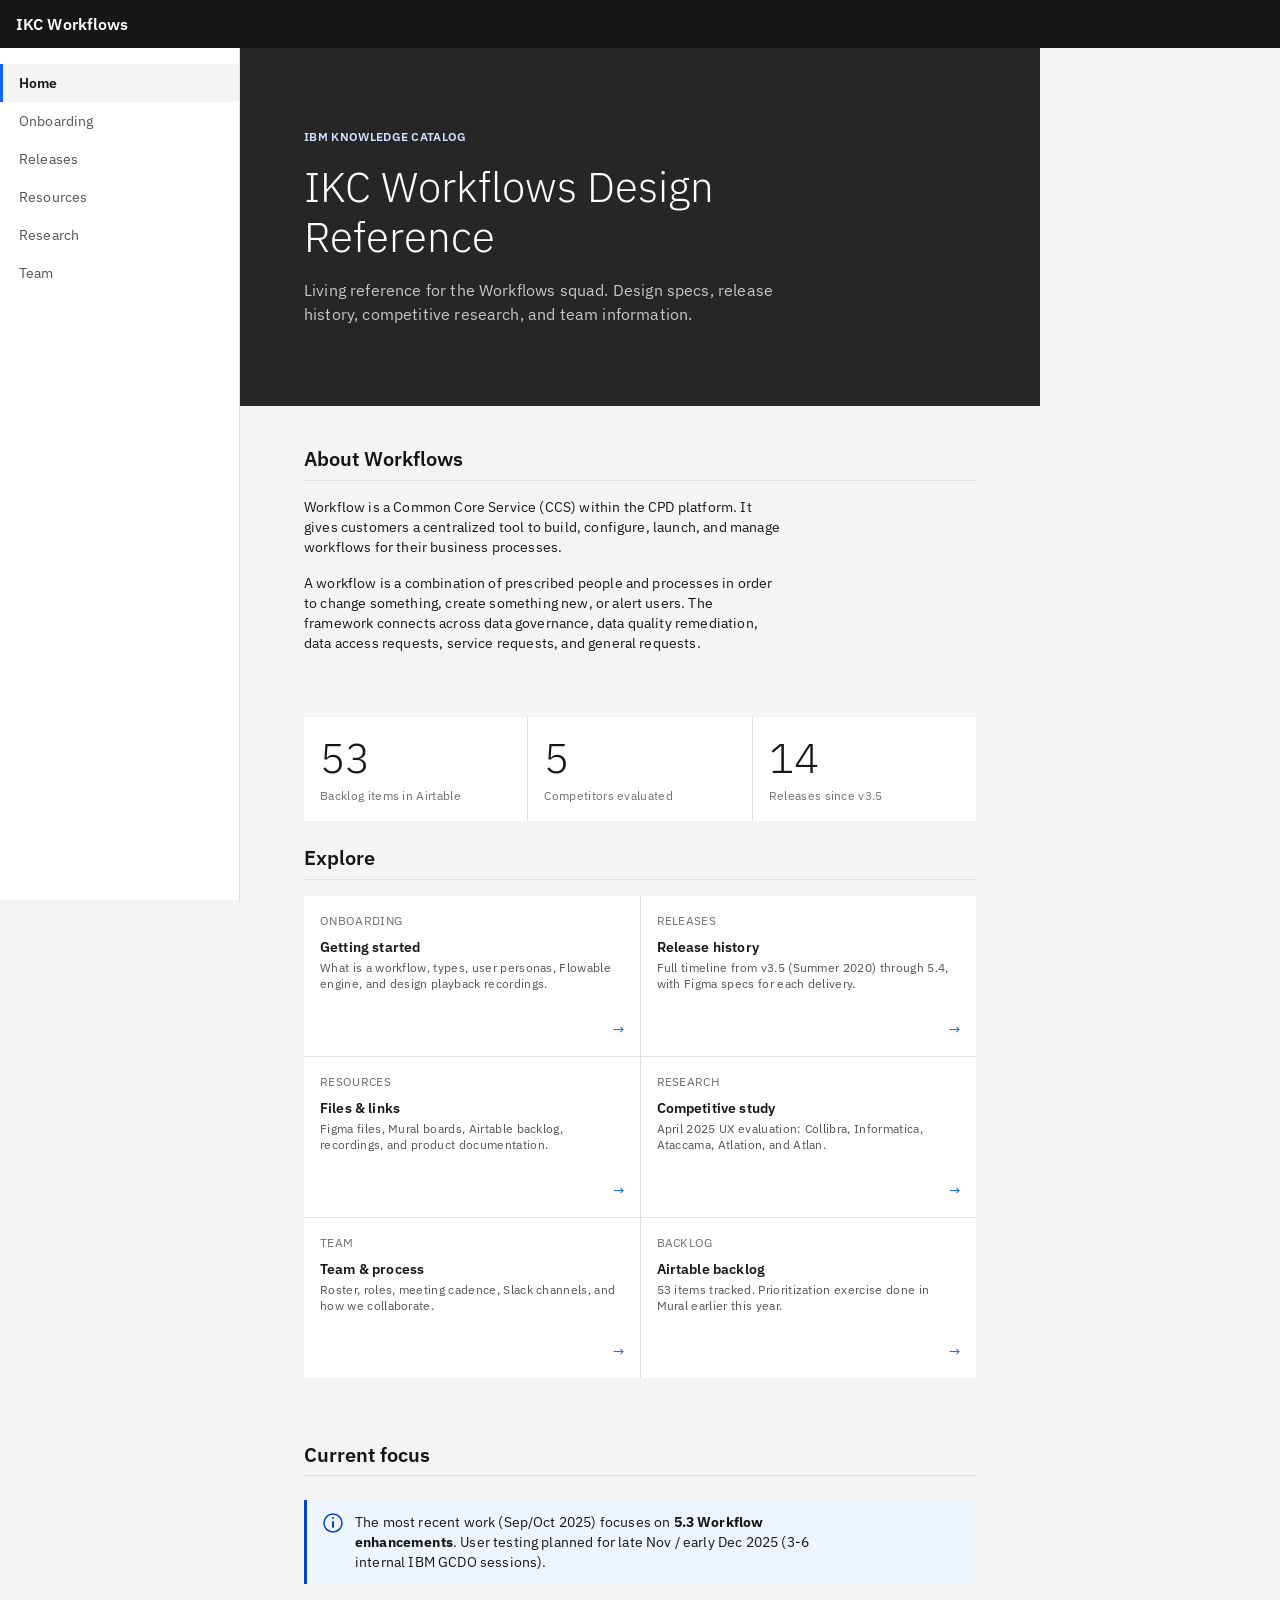
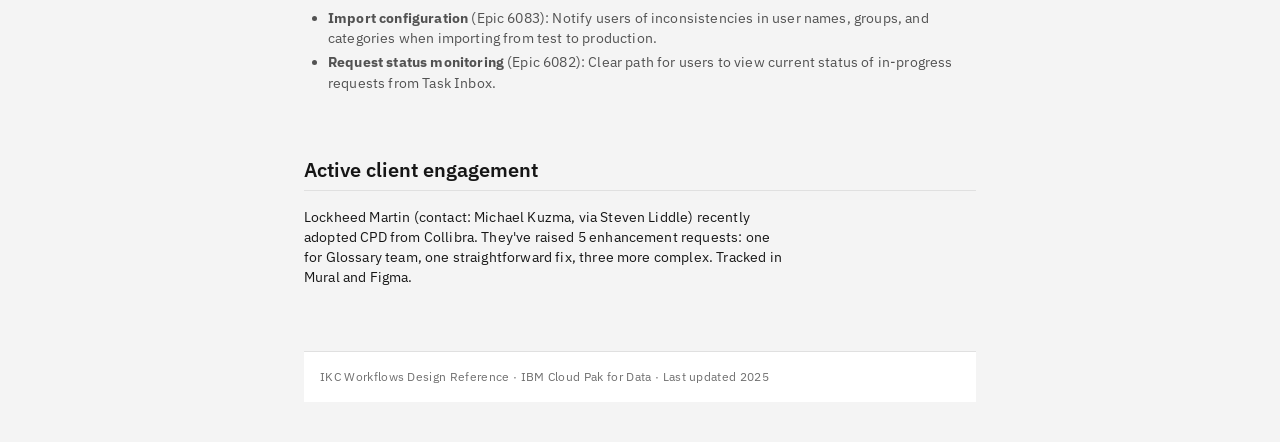
==== index.html @ 1f09ec60 "Initial commit — IKC Workflows design reference site" ====
<!DOCTYPE html>
<html lang="en">
<head>
  <meta charset="UTF-8">
  <meta name="viewport" content="width=device-width, initial-scale=1.0">
  <title>IKC Workflows Design Reference</title>
  <link rel="stylesheet" href="css/style.css">
  <link rel="preconnect" href="https://fonts.googleapis.com">
  <link href="https://fonts.googleapis.com/css2?family=IBM+Plex+Sans:wght@300;400;500;600&family=IBM+Plex+Mono:wght@400;600&display=swap" rel="stylesheet">
</head>
<body>

  <header class="shell-header">
    <a href="index.html" class="shell-header__name">IKC Workflows</a>
  </header>

  <nav class="mobile-nav">
    <a href="index.html" class="active">Home</a>
    <a href="onboarding.html">Onboarding</a>
    <a href="releases.html">Releases</a>
    <a href="resources.html">Resources</a>
    <a href="competitive.html">Research</a>
    <a href="team.html">Team</a>
  </nav>

  <div class="layout">
    <aside class="side-nav">
      <a href="index.html" class="side-nav__link active">Home</a>
      <a href="onboarding.html" class="side-nav__link">Onboarding</a>
      <a href="releases.html" class="side-nav__link">Releases</a>
      <a href="resources.html" class="side-nav__link">Resources</a>
      <a href="competitive.html" class="side-nav__link">Research</a>
      <a href="team.html" class="side-nav__link">Team</a>
    </aside>

    <main class="main-content">

      <!-- Hero -->
      <div class="hero">
        <span class="hero__label">IBM Knowledge Catalog</span>
        <h1>IKC Workflows Design Reference</h1>
        <p>Living reference for the Workflows squad. Design specs, release history, competitive research, and team information.</p>
      </div>

      <!-- What is Workflow -->
      <div class="section">
        <h2>About Workflows</h2>
        <p>Workflow is a Common Core Service (CCS) within the CPD platform. It gives customers a centralized tool to build, configure, launch, and manage workflows for their business processes.</p>
        <p>A workflow is a combination of prescribed people and processes in order to change something, create something new, or alert users. The framework connects across data governance, data quality remediation, data access requests, service requests, and general requests.</p>
      </div>

      <!-- Stats -->
      <div class="stats-row">
        <div class="stat">
          <div class="stat__number">53</div>
          <div class="stat__label">Backlog items in Airtable</div>
        </div>
        <div class="stat">
          <div class="stat__number">5</div>
          <div class="stat__label">Competitors evaluated</div>
        </div>
        <div class="stat">
          <div class="stat__number">14</div>
          <div class="stat__label">Releases since v3.5</div>
        </div>
      </div>

      <!-- Navigation tiles -->
      <div class="section">
        <h2>Explore</h2>
        <div class="tile-grid">
          <a href="onboarding.html" class="tile">
            <div>
              <div class="tile__label">Onboarding</div>
              <div class="tile__title">Getting started</div>
              <div class="tile__description">What is a workflow, types, user personas, Flowable engine, and design playback recordings.</div>
            </div>
            <div class="tile__arrow">&rarr;</div>
          </a>
          <a href="releases.html" class="tile">
            <div>
              <div class="tile__label">Releases</div>
              <div class="tile__title">Release history</div>
              <div class="tile__description">Full timeline from v3.5 (Summer 2020) through 5.4, with Figma specs for each delivery.</div>
            </div>
            <div class="tile__arrow">&rarr;</div>
          </a>
          <a href="resources.html" class="tile">
            <div>
              <div class="tile__label">Resources</div>
              <div class="tile__title">Files &amp; links</div>
              <div class="tile__description">Figma files, Mural boards, Airtable backlog, recordings, and product documentation.</div>
            </div>
            <div class="tile__arrow">&rarr;</div>
          </a>
          <a href="competitive.html" class="tile">
            <div>
              <div class="tile__label">Research</div>
              <div class="tile__title">Competitive study</div>
              <div class="tile__description">April 2025 UX evaluation: Collibra, Informatica, Ataccama, Atlation, and Atlan.</div>
            </div>
            <div class="tile__arrow">&rarr;</div>
          </a>
          <a href="team.html" class="tile">
            <div>
              <div class="tile__label">Team</div>
              <div class="tile__title">Team &amp; process</div>
              <div class="tile__description">Roster, roles, meeting cadence, Slack channels, and how we collaborate.</div>
            </div>
            <div class="tile__arrow">&rarr;</div>
          </a>
          <a href="#" class="tile">
            <div>
              <div class="tile__label">Backlog</div>
              <div class="tile__title">Airtable backlog</div>
              <div class="tile__description">53 items tracked. Prioritization exercise done in Mural earlier this year.</div>
            </div>
            <div class="tile__arrow">&rarr;</div>
          </a>
        </div>
      </div>

      <!-- Current focus -->
      <div class="section">
        <h2>Current focus</h2>
        <div class="notification">
          <svg class="notification__icon" viewBox="0 0 20 20" fill="var(--cds-support-info)"><circle cx="10" cy="5" r="1"/><rect x="9" y="8" width="2" height="7" rx="1"/><circle cx="10" cy="10" r="9" fill="none" stroke="var(--cds-support-info)" stroke-width="1.5"/></svg>
          <p>The most recent work (Sep/Oct 2025) focuses on <strong>5.3 Workflow enhancements</strong>. User testing planned for late Nov / early Dec 2025 (3-6 internal IBM GCDO sessions).</p>
        </div>
        <ul class="body-list">
          <li><strong>Import configuration</strong> (Epic 6083): Notify users of inconsistencies in user names, groups, and categories when importing from test to production.</li>
          <li><strong>Request status monitoring</strong> (Epic 6082): Clear path for users to view current status of in-progress requests from Task Inbox.</li>
        </ul>
      </div>

      <!-- Client engagement -->
      <div class="section">
        <h2>Active client engagement</h2>
        <p>Lockheed Martin (contact: Michael Kuzma, via Steven Liddle) recently adopted CPD from Collibra. They've raised 5 enhancement requests: one for Glossary team, one straightforward fix, three more complex. Tracked in Mural and Figma.</p>
      </div>

      <footer class="site-footer">
        IKC Workflows Design Reference &middot; IBM Cloud Pak for Data &middot; Last updated 2025
      </footer>

    </main>
  </div>

</body>
</html>
---- css/style.css ----
/* ========================================
   Workflows Design Reference
   Carbon Design System inspired (v11)
   Theme: Gray 10
   ======================================== */

/* --- Carbon v11 color tokens (Gray 10 / White theme) --- */
:root {
  /* Background */
  --cds-background: #ffffff;
  --cds-background-hover: #e8e8e8;
  --cds-layer-01: #f4f4f4;
  --cds-layer-02: #ffffff;
  --cds-layer-accent-01: #e0e0e0;

  /* Text */
  --cds-text-primary: #161616;
  --cds-text-secondary: #525252;
  --cds-text-placeholder: #a8a8a8;
  --cds-text-helper: #6f6f6f;
  --cds-text-on-color: #ffffff;
  --cds-text-inverse: #ffffff;

  /* Link */
  --cds-link-primary: #0f62fe;
  --cds-link-primary-hover: #0043ce;
  --cds-link-visited: #8a3ffc;

  /* Border */
  --cds-border-subtle-00: #e0e0e0;
  --cds-border-subtle-01: #c6c6c6;
  --cds-border-strong-01: #8d8d8d;

  /* Interactive */
  --cds-interactive: #0f62fe;
  --cds-focus: #0f62fe;
  --cds-highlight: #d0e2ff;

  /* Support */
  --cds-support-info: #0043ce;
  --cds-support-success: #198038;
  --cds-support-warning: #f1c21b;

  /* Tag */
  --cds-tag-background-blue: #d0e2ff;
  --cds-tag-color-blue: #0043ce;
  --cds-tag-background-gray: #e0e0e0;
  --cds-tag-color-gray: #393939;
  --cds-tag-background-teal: #9ef0f0;
  --cds-tag-color-teal: #004144;
  --cds-tag-background-purple: #e8daff;
  --cds-tag-color-purple: #491d8b;
  --cds-tag-background-green: #a7f0ba;
  --cds-tag-color-green: #044317;

  /* Blue scale */
  --cds-blue-10: #edf5ff;
  --cds-blue-20: #d0e2ff;
  --cds-blue-60: #0f62fe;
  --cds-blue-70: #0043ce;
  --cds-blue-80: #002d9c;
  --cds-blue-90: #001d6c;
  --cds-blue-100: #001141;

  /* Gray scale */
  --cds-gray-10: #f4f4f4;
  --cds-gray-20: #e0e0e0;
  --cds-gray-30: #c6c6c6;
  --cds-gray-50: #8d8d8d;
  --cds-gray-60: #6f6f6f;
  --cds-gray-70: #525252;
  --cds-gray-80: #393939;
  --cds-gray-90: #262626;
  --cds-gray-100: #161616;

  /* Spacing tokens (Carbon 2x grid: base = 8px) */
  --cds-spacing-02: 4px;
  --cds-spacing-03: 8px;
  --cds-spacing-04: 12px;
  --cds-spacing-05: 16px;
  --cds-spacing-06: 24px;
  --cds-spacing-07: 32px;
  --cds-spacing-08: 40px;
  --cds-spacing-09: 48px;
  --cds-spacing-10: 64px;
  --cds-spacing-11: 80px;
  --cds-spacing-12: 96px;

  /* Layout */
  --max-width: 1056px;
  --sidebar-width: 240px;
}

/* === Reset === */
*, *::before, *::after {
  box-sizing: border-box;
  margin: 0;
  padding: 0;
}

/* === Base === */
html {
  font-size: 16px;
  -webkit-font-smoothing: antialiased;
  -moz-osx-font-smoothing: grayscale;
}

body {
  font-family: 'IBM Plex Sans', 'Helvetica Neue', Arial, sans-serif;
  color: var(--cds-text-primary);
  background: var(--cds-layer-01);
  line-height: 1.5;
  min-height: 100vh;
}

/* === Typography (Carbon productive tokens) === */
/* heading-07 */
.heading-07 {
  font-size: 2.625rem;
  line-height: 1.19;
  font-weight: 300;
  letter-spacing: 0;
}

/* heading-05 */
h1, .heading-05 {
  font-size: 2rem;
  line-height: 1.25;
  font-weight: 400;
  letter-spacing: 0;
}

/* heading-04 */
h2, .heading-04 {
  font-size: 1.75rem;
  line-height: 1.29;
  font-weight: 400;
  letter-spacing: 0;
}

/* heading-03 */
h3, .heading-03 {
  font-size: 1.25rem;
  line-height: 1.4;
  font-weight: 400;
  letter-spacing: 0;
}

/* heading-02 */
h4, .heading-02 {
  font-size: 0.875rem;
  line-height: 1.29;
  font-weight: 600;
  letter-spacing: 0.16px;
}

/* body-long-01 */
p, .body-01 {
  font-size: 0.875rem;
  line-height: 1.43;
  letter-spacing: 0.16px;
}

/* body-long-02 */
.body-02 {
  font-size: 1rem;
  line-height: 1.5;
  letter-spacing: 0;
}

/* label-01 */
.label-01 {
  font-size: 0.75rem;
  line-height: 1.34;
  font-weight: 400;
  letter-spacing: 0.32px;
}

/* helper-text-01 */
.helper-01 {
  font-size: 0.75rem;
  line-height: 1.34;
  font-weight: 400;
  letter-spacing: 0.32px;
  color: var(--cds-text-helper);
}

/* code-01 */
code, .code-01 {
  font-family: 'IBM Plex Mono', 'Menlo', monospace;
  font-size: 0.75rem;
  line-height: 1.34;
  letter-spacing: 0.32px;
}

a {
  color: var(--cds-link-primary);
  text-decoration: none;
}

a:hover {
  color: var(--cds-link-primary-hover);
  text-decoration: underline;
}

a:visited {
  color: var(--cds-link-primary);
}

.shell-header__name:visited {
  color: var(--cds-text-inverse);
}

/* === Top header bar (Carbon UI shell) === */
.shell-header {
  position: sticky;
  top: 0;
  z-index: 100;
  background: var(--cds-gray-100);
  height: 48px;
  display: flex;
  align-items: center;
  padding: 0 var(--cds-spacing-05);
  border-bottom: none;
}

.shell-header__name {
  font-size: 1rem;
  font-weight: 600;
  color: var(--cds-text-inverse);
  text-decoration: none;
  letter-spacing: 0.1px;
  display: flex;
  align-items: center;
  height: 100%;
  padding: 0 var(--cds-spacing-05) 0 0;
}

.shell-header__name:hover {
  text-decoration: none;
  color: var(--cds-gray-30);
}

/* === Layout: sidebar + main === */
.layout {
  display: flex;
  min-height: calc(100vh - 48px);
}

/* === Sidebar nav (Carbon side-nav style) === */
.side-nav {
  width: var(--sidebar-width);
  background: var(--cds-background);
  border-right: 1px solid var(--cds-border-subtle-00);
  padding: var(--cds-spacing-05) 0;
  flex-shrink: 0;
  position: sticky;
  top: 48px;
  height: calc(100vh - 48px);
  overflow-y: auto;
}

.side-nav__link {
  display: block;
  font-size: 0.875rem;
  line-height: 1.29;
  letter-spacing: 0.16px;
  color: var(--cds-text-secondary);
  text-decoration: none;
  padding: 10px 16px;
  border-left: 3px solid transparent;
  transition: background 0.11s, border-color 0.11s;
}

.side-nav__link:hover {
  background: var(--cds-layer-01);
  color: var(--cds-text-primary);
  text-decoration: none;
}

.side-nav__link.active {
  background: var(--cds-layer-01);
  color: var(--cds-text-primary);
  font-weight: 600;
  border-left-color: var(--cds-interactive);
}

/* === In-page table of contents === */
.page-toc {
  display: flex;
  flex-wrap: wrap;
  gap: var(--cds-spacing-03) var(--cds-spacing-06);
  margin-bottom: var(--cds-spacing-08);
  padding-bottom: var(--cds-spacing-05);
  border-bottom: 1px solid var(--cds-border-subtle-00);
}

.page-toc a {
  font-size: 0.875rem;
  color: var(--cds-link-primary);
  text-decoration: none;
  white-space: nowrap;
}

.page-toc a:hover {
  text-decoration: underline;
  color: var(--cds-link-primary-hover);
}

/* === Main content === */
.main-content {
  flex: 1;
  min-width: 0;
  max-width: 800px;
  padding: var(--cds-spacing-08) var(--cds-spacing-10);
}

/* === Page header === */
.page-header {
  margin-bottom: var(--cds-spacing-08);
}

.page-header h1 {
  margin-bottom: var(--cds-spacing-03);
}

.page-header p {
  color: var(--cds-text-secondary);
  font-size: 1rem;
  max-width: 60ch;
}

/* === Breadcrumb (Carbon breadcrumb pattern) === */
.breadcrumb {
  display: flex;
  align-items: center;
  flex-wrap: wrap;
  gap: 0;
  margin-bottom: var(--cds-spacing-04);
  font-size: 0.875rem;
  line-height: 1.29;
  letter-spacing: 0.16px;
}

.breadcrumb__item {
  display: flex;
  align-items: center;
  color: var(--cds-text-secondary);
}

.breadcrumb__item a {
  color: var(--cds-link-primary);
  text-decoration: none;
}

.breadcrumb__item a:hover {
  color: var(--cds-link-primary-hover);
  text-decoration: underline;
}

.breadcrumb__item a:visited {
  color: var(--cds-link-primary);
}

/* Separator chevron between items */
.breadcrumb__item + .breadcrumb__item::before {
  content: '';
  display: inline-block;
  width: 16px;
  height: 16px;
  margin: 0 var(--cds-spacing-02);
  background-color: var(--cds-text-secondary);
  flex-shrink: 0;
  /* Carbon chevron-right 16px as inline mask */
  -webkit-mask-image: url("data:image/svg+xml,%3Csvg xmlns='http://www.w3.org/2000/svg' viewBox='0 0 16 16'%3E%3Cpath d='M11 8L6 3 5.3 3.7 9.6 8 5.3 12.3 6 13z'/%3E%3C/svg%3E");
  mask-image: url("data:image/svg+xml,%3Csvg xmlns='http://www.w3.org/2000/svg' viewBox='0 0 16 16'%3E%3Cpath d='M11 8L6 3 5.3 3.7 9.6 8 5.3 12.3 6 13z'/%3E%3C/svg%3E");
  -webkit-mask-repeat: no-repeat;
  mask-repeat: no-repeat;
  -webkit-mask-position: center;
  mask-position: center;
  -webkit-mask-size: contain;
  mask-size: contain;
}

/* Current page item — not a link */
.breadcrumb__item--current {
  color: var(--cds-text-primary);
  font-weight: 400;
  cursor: default;
}

/* === Hero banner (home page) === */
.hero {
  background: var(--cds-gray-90);
  color: var(--cds-text-inverse);
  padding: var(--cds-spacing-11) var(--cds-spacing-10);
  margin: calc(-1 * var(--cds-spacing-08)) calc(-1 * var(--cds-spacing-10)) var(--cds-spacing-08);
}

.hero h1 {
  font-size: 2.625rem;
  font-weight: 300;
  line-height: 1.19;
  margin-bottom: var(--cds-spacing-05);
  max-width: 560px;
}

.hero p {
  font-size: 1rem;
  line-height: 1.5;
  color: var(--cds-gray-30);
  max-width: 520px;
  margin-bottom: 0;
}

.hero__label {
  font-size: 0.75rem;
  font-weight: 600;
  letter-spacing: 0.32px;
  text-transform: uppercase;
  color: var(--cds-blue-20);
  margin-bottom: var(--cds-spacing-05);
  display: block;
}

/* === Section dividers === */
.section {
  margin-bottom: var(--cds-spacing-10);
}

.section h2 {
  margin-bottom: var(--cds-spacing-05);
  padding-bottom: var(--cds-spacing-03);
  border-bottom: 1px solid var(--cds-border-subtle-00);
  font-size: 1.25rem;
  font-weight: 600;
}

.section h3 {
  margin-top: var(--cds-spacing-07);
  margin-bottom: var(--cds-spacing-03);
  font-size: 1rem;
  font-weight: 600;
}

.section p {
  margin-bottom: var(--cds-spacing-05);
  max-width: 60ch;
}

/* === Tiles (Carbon clickable tile) === */
.tile-grid {
  display: grid;
  grid-template-columns: repeat(auto-fill, minmax(240px, 1fr));
  gap: 1px;
  background: var(--cds-border-subtle-00);
  margin-top: var(--cds-spacing-05);
}

.tile {
  background: var(--cds-background);
  padding: var(--cds-spacing-05);
  min-height: 160px;
  display: flex;
  flex-direction: column;
  justify-content: space-between;
  transition: background 0.11s;
  text-decoration: none;
  color: var(--cds-text-primary);
  cursor: pointer;
}

.tile:hover {
  background: var(--cds-background-hover);
  text-decoration: none;
}

.tile__label {
  font-size: 0.75rem;
  font-weight: 400;
  letter-spacing: 0.32px;
  color: var(--cds-text-helper);
  text-transform: uppercase;
  margin-bottom: var(--cds-spacing-03);
}

.tile__title {
  font-size: 0.875rem;
  font-weight: 600;
  line-height: 1.29;
  letter-spacing: 0.16px;
  margin-bottom: var(--cds-spacing-02);
}

.tile__description {
  font-size: 0.75rem;
  line-height: 1.34;
  letter-spacing: 0.32px;
  color: var(--cds-text-secondary);
  flex-grow: 1;
}

.tile__arrow {
  color: var(--cds-link-primary);
  font-size: 0.875rem;
  align-self: flex-end;
  margin-top: var(--cds-spacing-05);
}

/* === Structured list (Carbon) === */
.structured-list {
  width: 100%;
  border-collapse: collapse;
  margin-top: var(--cds-spacing-05);
}

.structured-list thead th {
  font-size: 0.75rem;
  font-weight: 600;
  letter-spacing: 0.32px;
  text-transform: uppercase;
  color: var(--cds-text-secondary);
  text-align: left;
  padding: var(--cds-spacing-03) var(--cds-spacing-05);
  border-bottom: 1px solid var(--cds-border-subtle-01);
  background: var(--cds-layer-01);
}

.structured-list tbody td {
  font-size: 0.875rem;
  line-height: 1.43;
  letter-spacing: 0.16px;
  padding: var(--cds-spacing-04) var(--cds-spacing-05);
  border-bottom: 1px solid var(--cds-border-subtle-00);
  vertical-align: top;
}

.structured-list tbody tr:hover {
  background: var(--cds-layer-01);
}

/* === Tags (Carbon) === */
.tag {
  display: inline-block;
  font-size: 0.75rem;
  font-weight: 400;
  letter-spacing: 0.32px;
  padding: 2px 8px;
  border-radius: 24px;
  margin-right: var(--cds-spacing-02);
  white-space: nowrap;
}

.tag--blue {
  background: var(--cds-tag-background-blue);
  color: var(--cds-tag-color-blue);
}

.tag--gray {
  background: var(--cds-tag-background-gray);
  color: var(--cds-tag-color-gray);
}

.tag--teal {
  background: var(--cds-tag-background-teal);
  color: var(--cds-tag-color-teal);
}

.tag--purple {
  background: var(--cds-tag-background-purple);
  color: var(--cds-tag-color-purple);
}

.tag--green {
  background: var(--cds-tag-background-green);
  color: var(--cds-tag-color-green);
}

/* === Notification (Carbon inline) === */
.notification {
  display: flex;
  align-items: flex-start;
  gap: var(--cds-spacing-04);
  padding: var(--cds-spacing-04) var(--cds-spacing-05);
  margin: var(--cds-spacing-06) 0;
  border-left: 3px solid var(--cds-support-info);
  background: var(--cds-blue-10);
}

.notification p {
  font-size: 0.875rem;
  margin-bottom: 0;
}

.notification__icon {
  flex-shrink: 0;
  width: 20px;
  height: 20px;
  margin-top: 1px;
}

/* === Content list items (links, resources) === */
.content-row {
  display: flex;
  align-items: baseline;
  gap: var(--cds-spacing-05);
  padding: var(--cds-spacing-04) 0;
  border-bottom: 1px solid var(--cds-border-subtle-00);
  font-size: 0.875rem;
}

.content-row:last-child {
  border-bottom: none;
}

.content-row__label {
  font-weight: 500;
  min-width: 220px;
  flex-shrink: 0;
}

.content-row__value {
  color: var(--cds-text-secondary);
}

/* === Team roster === */
.roster-row {
  display: flex;
  align-items: baseline;
  justify-content: space-between;
  padding: var(--cds-spacing-04) 0;
  border-bottom: 1px solid var(--cds-border-subtle-00);
  flex-wrap: wrap;
  gap: var(--cds-spacing-03);
}

.roster-row:last-child {
  border-bottom: none;
}

.roster-name {
  font-size: 0.875rem;
  font-weight: 600;
  letter-spacing: 0.16px;
}

.roster-role {
  font-size: 0.875rem;
  color: var(--cds-text-secondary);
  font-weight: 400;
}

.roster-location {
  font-size: 0.75rem;
  letter-spacing: 0.32px;
  color: var(--cds-text-helper);
}

/* === Meeting card === */
.meeting-card {
  padding: var(--cds-spacing-05);
  background: var(--cds-background);
  border: 1px solid var(--cds-border-subtle-00);
  margin-bottom: var(--cds-spacing-03);
}

.meeting-card__name {
  font-size: 0.875rem;
  font-weight: 600;
}

.meeting-card__cadence {
  font-size: 0.75rem;
  color: var(--cds-text-helper);
  letter-spacing: 0.32px;
  margin-top: 2px;
}

.meeting-card__detail {
  font-size: 0.8125rem;
  color: var(--cds-text-secondary);
  margin-top: var(--cds-spacing-02);
}

/* === Release timeline === */
.release {
  padding: var(--cds-spacing-06) 0;
  border-bottom: 1px solid var(--cds-border-subtle-00);
}

.release:last-child {
  border-bottom: none;
}

.release__header {
  display: flex;
  align-items: baseline;
  gap: var(--cds-spacing-04);
  margin-bottom: var(--cds-spacing-03);
}

.release__version {
  font-family: 'IBM Plex Mono', monospace;
  font-size: 1.125rem;
  font-weight: 600;
}

.release__date {
  font-size: 0.75rem;
  letter-spacing: 0.32px;
  color: var(--cds-text-helper);
}

.release ul {
  padding-left: var(--cds-spacing-06);
  margin-top: var(--cds-spacing-03);
}

.release li {
  font-size: 0.875rem;
  line-height: 1.43;
  letter-spacing: 0.16px;
  color: var(--cds-text-secondary);
  margin-bottom: var(--cds-spacing-02);
}

.release__links {
  margin-top: var(--cds-spacing-04);
  display: flex;
  gap: var(--cds-spacing-05);
  font-size: 0.875rem;
}

/* === User persona cards === */
.persona-grid {
  display: grid;
  grid-template-columns: repeat(auto-fill, minmax(200px, 1fr));
  gap: 1px;
  background: var(--cds-border-subtle-00);
  margin-top: var(--cds-spacing-05);
}

.persona-card {
  background: var(--cds-background);
  padding: var(--cds-spacing-05);
}

.persona-card h4 {
  margin-bottom: var(--cds-spacing-02);
}

.persona-card p {
  font-size: 0.8125rem;
  color: var(--cds-text-secondary);
  margin-bottom: var(--cds-spacing-03);
  max-width: none;
}

.persona-card .persona-roles {
  font-size: 0.75rem;
  color: var(--cds-text-helper);
  letter-spacing: 0.32px;
  font-style: italic;
}

/* === Comparison boxes === */
.comparison {
  display: grid;
  grid-template-columns: 1fr 1fr;
  gap: 1px;
  background: var(--cds-border-subtle-00);
  margin-top: var(--cds-spacing-05);
}

.comparison__box {
  background: var(--cds-background);
  padding: var(--cds-spacing-05);
}

.comparison__box h4 {
  margin-bottom: var(--cds-spacing-03);
}

.comparison__box ul {
  padding-left: var(--cds-spacing-06);
}

.comparison__box li {
  font-size: 0.8125rem;
  color: var(--cds-text-secondary);
  margin-bottom: var(--cds-spacing-02);
  line-height: 1.43;
}

/* === Stats row (home page) === */
.stats-row {
  display: flex;
  gap: 1px;
  background: var(--cds-border-subtle-00);
  margin: var(--cds-spacing-06) 0;
}

.stat {
  background: var(--cds-background);
  padding: var(--cds-spacing-05);
  flex: 1;
}

.stat__number {
  font-size: 2.625rem;
  font-weight: 300;
  line-height: 1.19;
  color: var(--cds-text-primary);
}

.stat__label {
  font-size: 0.75rem;
  letter-spacing: 0.32px;
  color: var(--cds-text-helper);
  margin-top: var(--cds-spacing-02);
}

/* === Footer === */
.site-footer {
  border-top: 1px solid var(--cds-border-subtle-00);
  padding: var(--cds-spacing-05) var(--cds-spacing-05);
  font-size: 0.75rem;
  letter-spacing: 0.32px;
  color: var(--cds-text-helper);
  background: var(--cds-background);
  margin-top: auto;
}

/* === Utility === */
.mt-07 { margin-top: var(--cds-spacing-07); }
.mb-05 { margin-bottom: var(--cds-spacing-05); }
.mb-07 { margin-bottom: var(--cds-spacing-07); }

ul.body-list {
  padding-left: var(--cds-spacing-06);
  margin-bottom: var(--cds-spacing-05);
}

ul.body-list li {
  font-size: 0.875rem;
  line-height: 1.43;
  letter-spacing: 0.16px;
  color: var(--cds-text-secondary);
  margin-bottom: var(--cds-spacing-02);
}

/* === Responsive === */
@media (max-width: 768px) {
  .side-nav {
    display: none;
  }
  
  .main-content {
    padding: var(--cds-spacing-06) var(--cds-spacing-05);
  }
  
  .hero {
    padding: var(--cds-spacing-08) var(--cds-spacing-05);
    margin: calc(-1 * var(--cds-spacing-06)) calc(-1 * var(--cds-spacing-05)) var(--cds-spacing-06);
  }
  
  .hero h1 {
    font-size: 1.75rem;
  }
  
  .tile-grid {
    grid-template-columns: 1fr;
  }
  
  .comparison {
    grid-template-columns: 1fr;
  }
  
  .content-row {
    flex-direction: column;
    gap: 2px;
  }
  
  .content-row__label {
    min-width: unset;
  }
  
  .roster-row {
    flex-direction: column;
    gap: 2px;
  }
  
  .stats-row {
    flex-direction: column;
  }

  /* Show mobile nav */
  .mobile-nav {
    display: flex;
    overflow-x: auto;
    gap: 0;
    background: var(--cds-background);
    border-bottom: 1px solid var(--cds-border-subtle-00);
    padding: 0 var(--cds-spacing-05);
  }
  
  .mobile-nav a {
    font-size: 0.8125rem;
    padding: var(--cds-spacing-04) var(--cds-spacing-05);
    white-space: nowrap;
    color: var(--cds-text-secondary);
    text-decoration: none;
    border-bottom: 2px solid transparent;
  }
  
  .mobile-nav a.active {
    color: var(--cds-text-primary);
    border-bottom-color: var(--cds-interactive);
  }
}

@media (min-width: 769px) {
  .mobile-nav {
    display: none;
  }
}
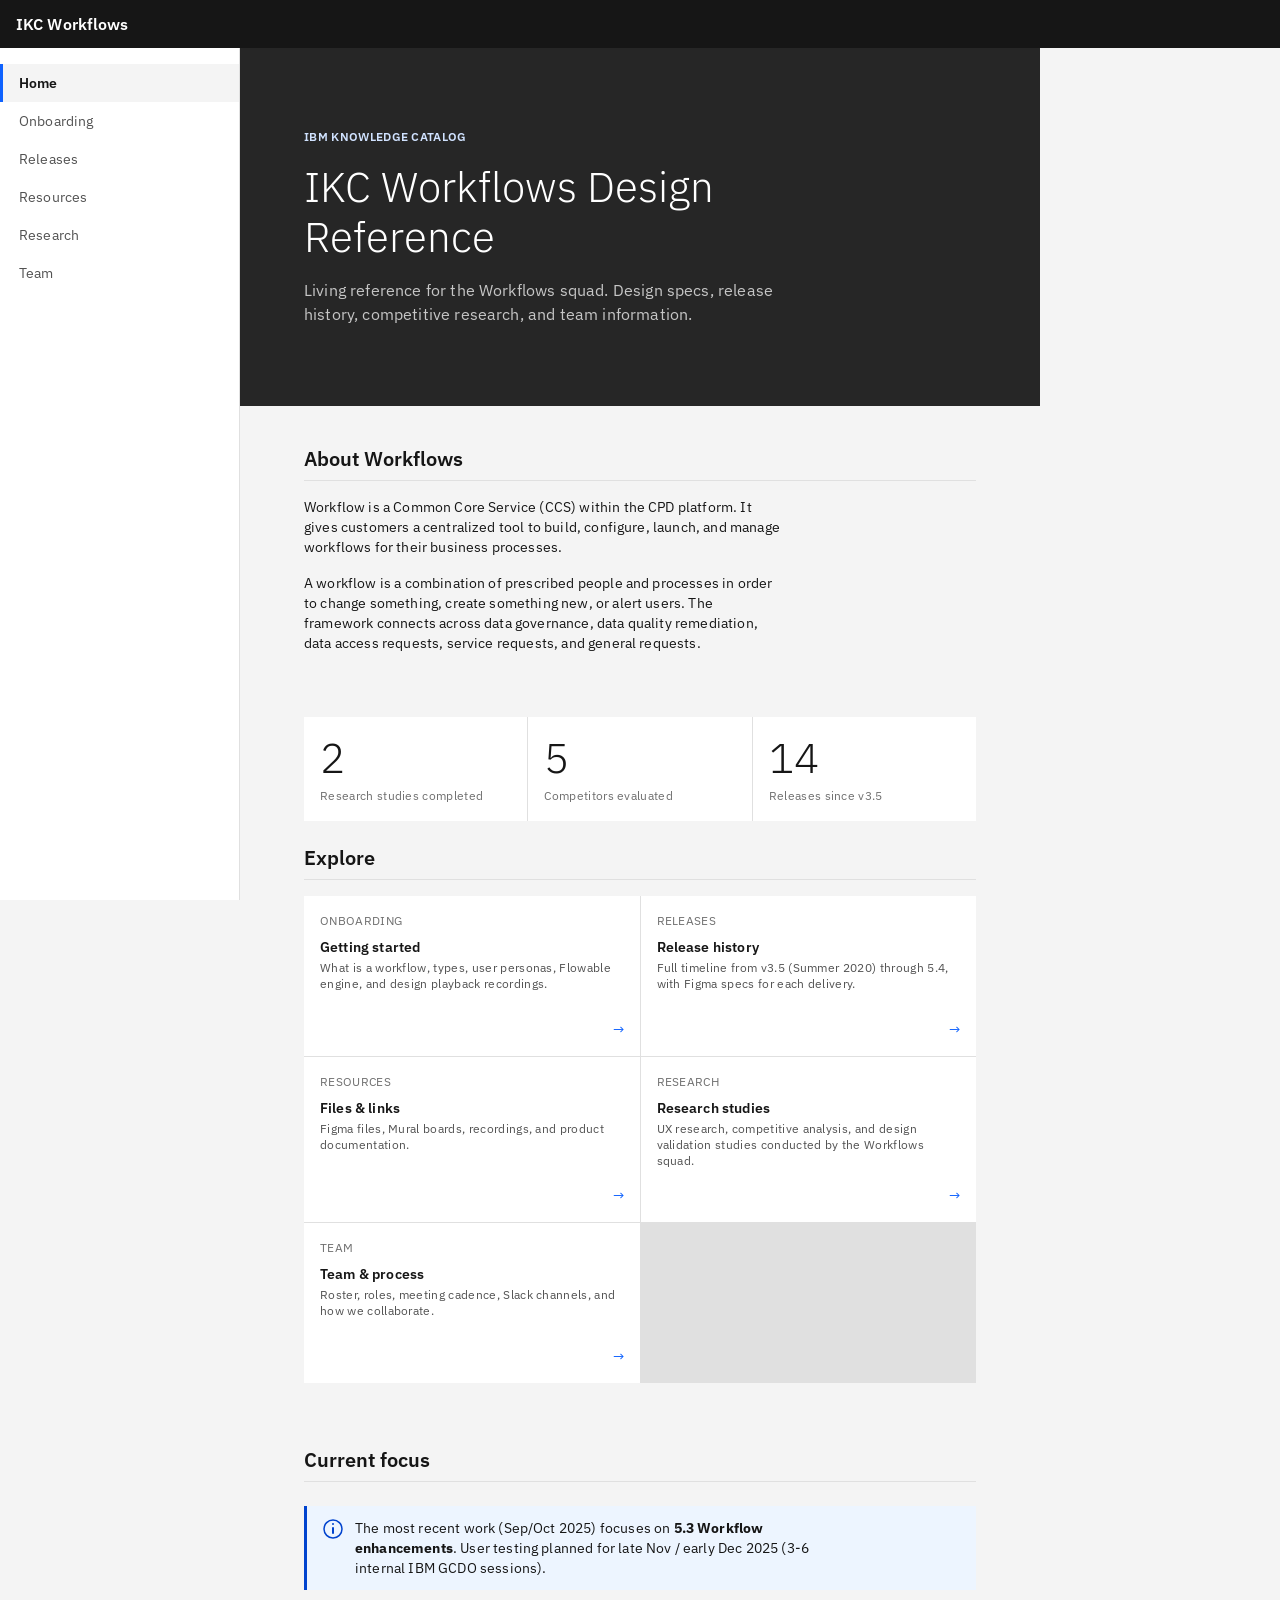
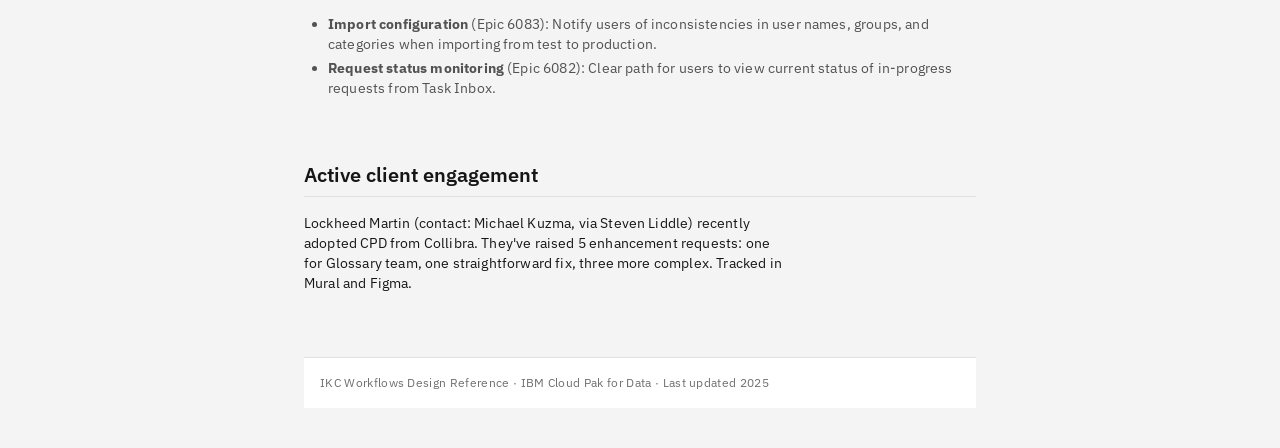
==== commit ce362d7b: "Home: remove Airtable tile and stat, update Research tile to be generic" ====
--- a/index.html
+++ b/index.html
@@ -52,8 +52,8 @@
       <!-- Stats -->
       <div class="stats-row">
         <div class="stat">
-          <div class="stat__number">53</div>
-          <div class="stat__label">Backlog items in Airtable</div>
+          <div class="stat__number">2</div>
+          <div class="stat__label">Research studies completed</div>
         </div>
         <div class="stat">
           <div class="stat__number">5</div>
@@ -89,15 +89,15 @@
             <div>
               <div class="tile__label">Resources</div>
               <div class="tile__title">Files &amp; links</div>
-              <div class="tile__description">Figma files, Mural boards, Airtable backlog, recordings, and product documentation.</div>
+              <div class="tile__description">Figma files, Mural boards, recordings, and product documentation.</div>
             </div>
             <div class="tile__arrow">&rarr;</div>
           </a>
           <a href="competitive.html" class="tile">
             <div>
               <div class="tile__label">Research</div>
-              <div class="tile__title">Competitive study</div>
-              <div class="tile__description">April 2025 UX evaluation: Collibra, Informatica, Ataccama, Atlation, and Atlan.</div>
+              <div class="tile__title">Research studies</div>
+              <div class="tile__description">UX research, competitive analysis, and design validation studies conducted by the Workflows squad.</div>
             </div>
             <div class="tile__arrow">&rarr;</div>
           </a>
@@ -106,14 +106,6 @@
               <div class="tile__label">Team</div>
               <div class="tile__title">Team &amp; process</div>
               <div class="tile__description">Roster, roles, meeting cadence, Slack channels, and how we collaborate.</div>
-            </div>
-            <div class="tile__arrow">&rarr;</div>
-          </a>
-          <a href="#" class="tile">
-            <div>
-              <div class="tile__label">Backlog</div>
-              <div class="tile__title">Airtable backlog</div>
-              <div class="tile__description">53 items tracked. Prioritization exercise done in Mural earlier this year.</div>
             </div>
             <div class="tile__arrow">&rarr;</div>
           </a>
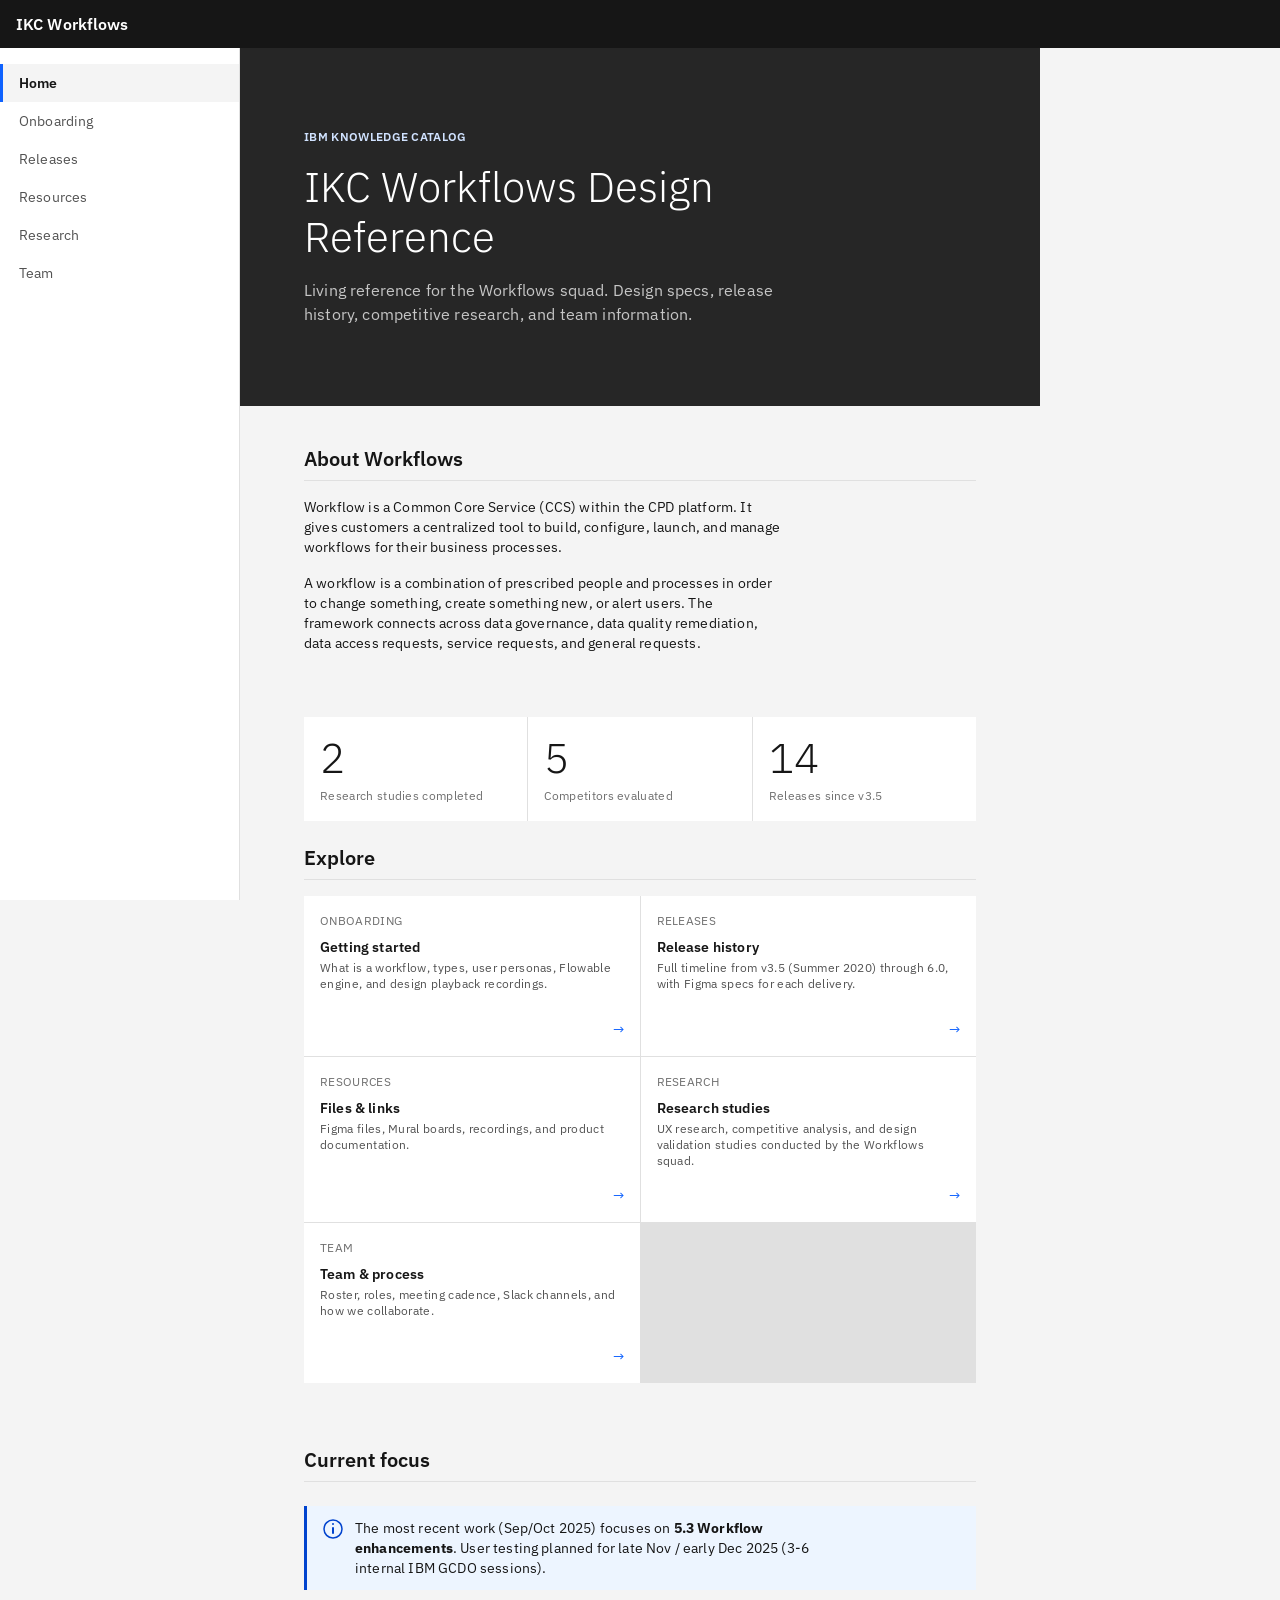
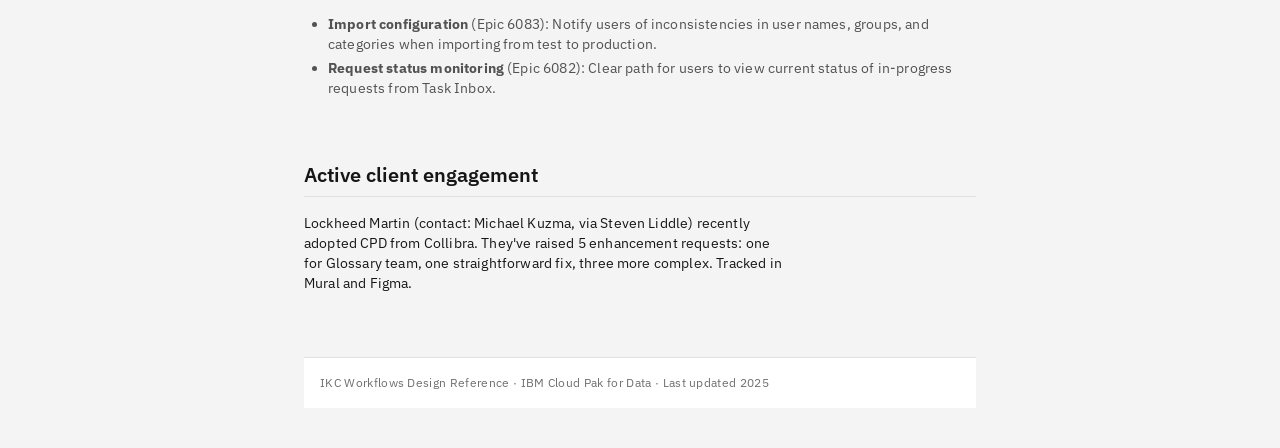
==== commit 08b69d84: "Add 6.0 release, upcoming roadmap section, and move Workflow Modeler" ====
--- a/index.html
+++ b/index.html
@@ -81,7 +81,7 @@
             <div>
               <div class="tile__label">Releases</div>
               <div class="tile__title">Release history</div>
-              <div class="tile__description">Full timeline from v3.5 (Summer 2020) through 5.4, with Figma specs for each delivery.</div>
+              <div class="tile__description">Full timeline from v3.5 (Summer 2020) through 6.0, with Figma specs for each delivery.</div>
             </div>
             <div class="tile__arrow">&rarr;</div>
           </a>
--- a/css/style.css
+++ b/css/style.css
@@ -602,7 +602,8 @@
 /* === Content list items (links, resources) === */
 .content-row {
   display: flex;
-  align-items: baseline;
+  align-items: center;
+  justify-content: space-between;
   gap: var(--cds-spacing-05);
   padding: var(--cds-spacing-04) 0;
   border-bottom: 1px solid var(--cds-border-subtle-00);
@@ -621,12 +622,26 @@
 
 .content-row__value {
   color: var(--cds-text-secondary);
+  text-align: right;
+}
+
+.content-row a {
+  text-align: right;
+  white-space: nowrap;
+}
+
+.link-tbd {
+  font-size: 0.75rem;
+  color: var(--cds-text-disabled);
+  letter-spacing: 0.32px;
+  text-align: right;
+  white-space: nowrap;
 }
 
 /* === Team roster === */
 .roster-row {
   display: flex;
-  align-items: baseline;
+  align-items: center;
   justify-content: space-between;
   padding: var(--cds-spacing-04) 0;
   border-bottom: 1px solid var(--cds-border-subtle-00);
@@ -654,6 +669,65 @@
   font-size: 0.75rem;
   letter-spacing: 0.32px;
   color: var(--cds-text-helper);
+}
+
+.roster-row__meta {
+  display: flex;
+  align-items: center;
+  gap: var(--cds-spacing-04);
+  flex-shrink: 0;
+}
+
+/* Copy email button */
+.copy-email {
+  position: relative;
+  display: inline-flex;
+  align-items: center;
+  justify-content: center;
+  width: 28px;
+  height: 28px;
+  border: none;
+  background: transparent;
+  cursor: pointer;
+  border-radius: 2px;
+  color: var(--cds-text-helper);
+  padding: 0;
+  transition: background 0.1s, color 0.1s;
+}
+
+.copy-email:hover {
+  background: var(--cds-layer-01);
+  color: var(--cds-text-primary);
+}
+
+.copy-email svg {
+  width: 16px;
+  height: 16px;
+  fill: currentColor;
+  pointer-events: none;
+}
+
+/* Tooltip "Copied!" */
+.copy-email::after {
+  content: 'Copied!';
+  position: absolute;
+  bottom: calc(100% + 4px);
+  left: 50%;
+  transform: translateX(-50%);
+  background: var(--cds-gray-100);
+  color: var(--cds-text-inverse);
+  font-size: 0.6875rem;
+  letter-spacing: 0.16px;
+  white-space: nowrap;
+  padding: 2px 6px;
+  border-radius: 2px;
+  opacity: 0;
+  pointer-events: none;
+  transition: opacity 0.15s;
+}
+
+.copy-email.copied::after {
+  opacity: 1;
 }
 
 /* === Meeting card === */
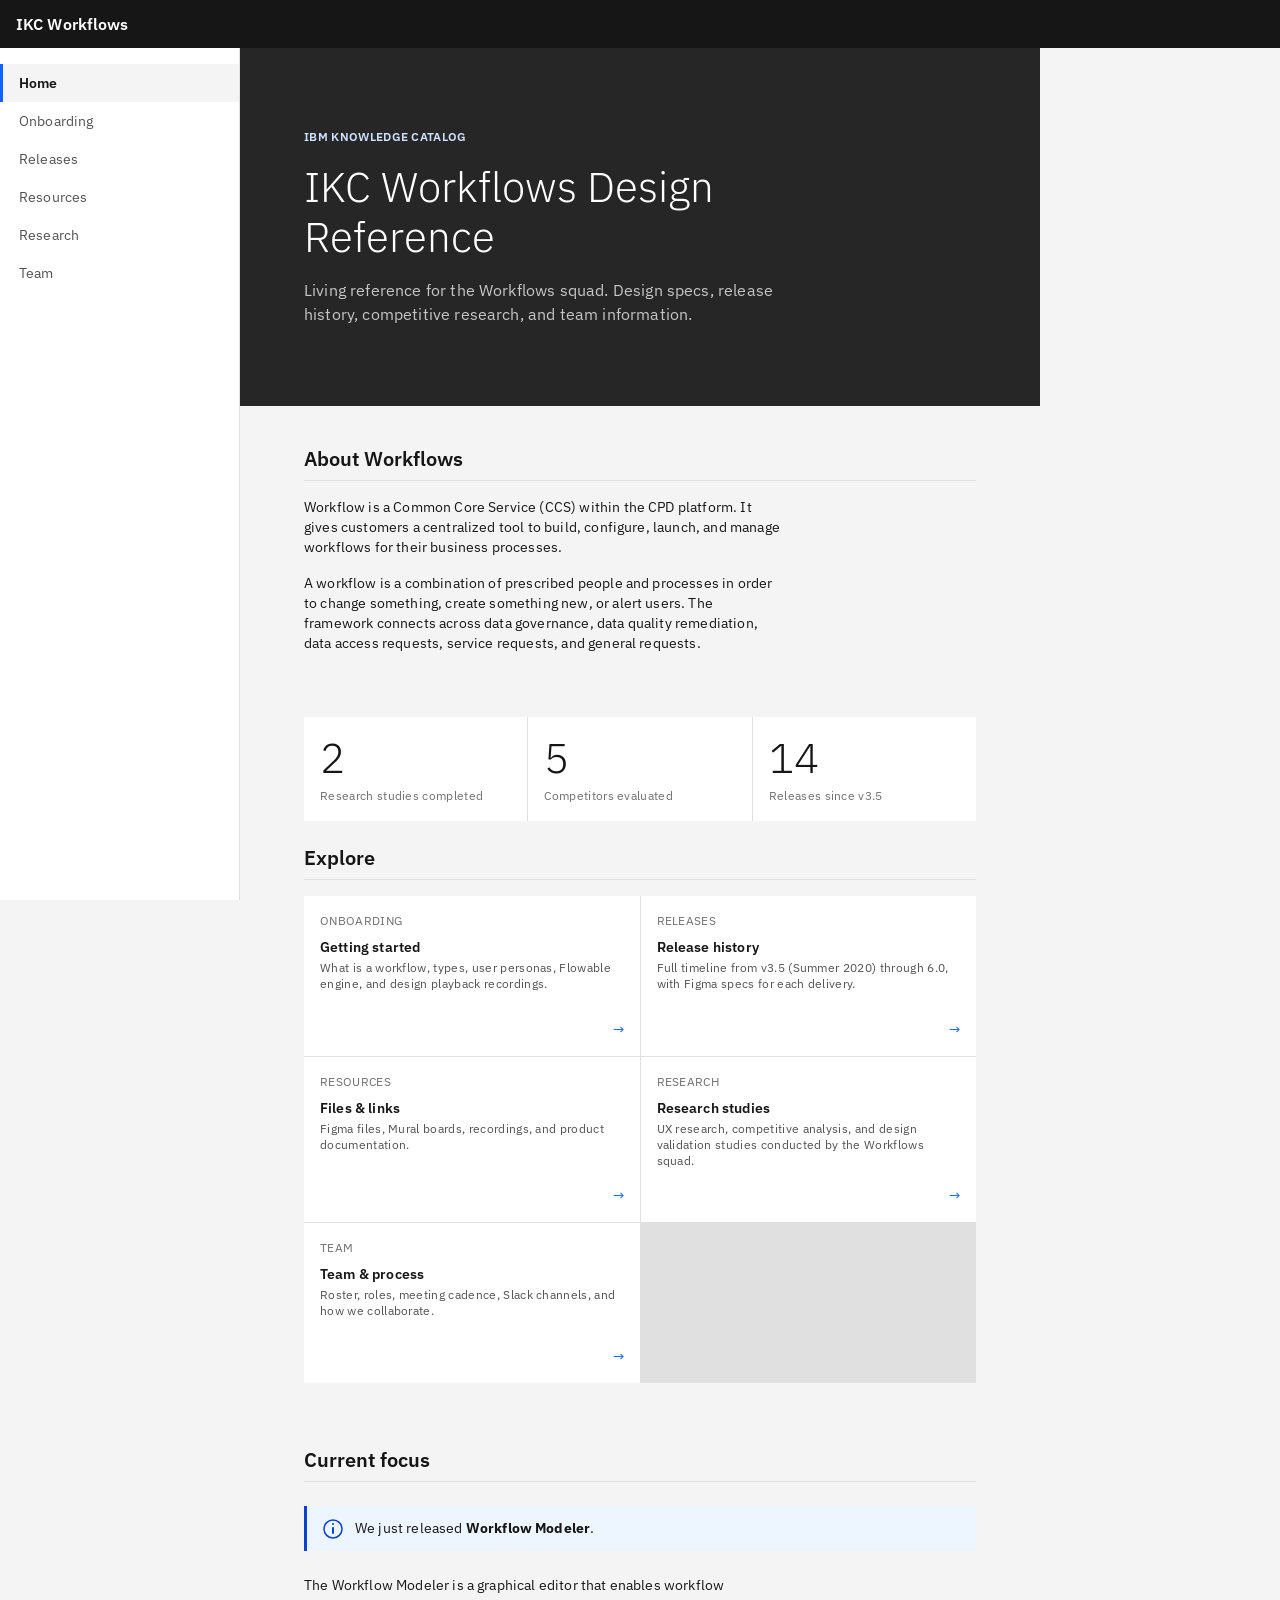
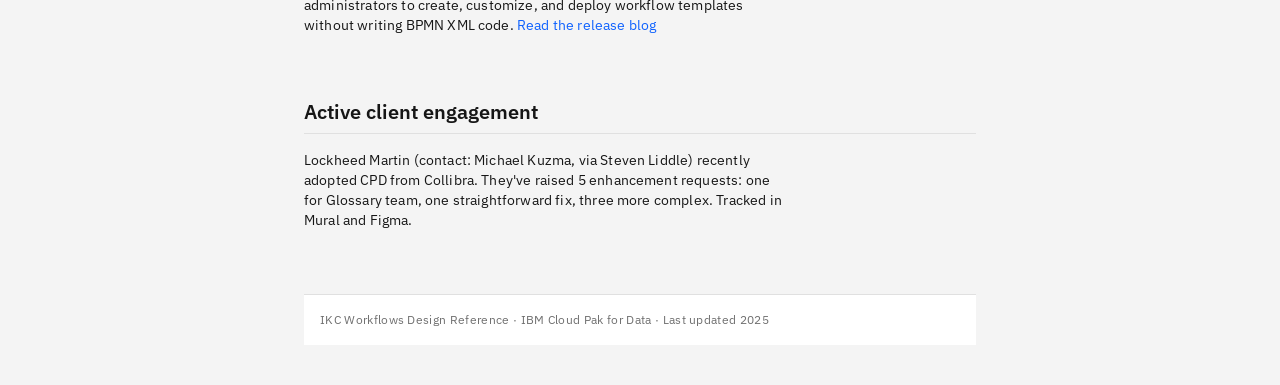
==== commit 608b6dad: "Update Current focus: Workflow Modeler release" ====
--- a/index.html
+++ b/index.html
@@ -117,12 +117,9 @@
         <h2>Current focus</h2>
         <div class="notification">
           <svg class="notification__icon" viewBox="0 0 20 20" fill="var(--cds-support-info)"><circle cx="10" cy="5" r="1"/><rect x="9" y="8" width="2" height="7" rx="1"/><circle cx="10" cy="10" r="9" fill="none" stroke="var(--cds-support-info)" stroke-width="1.5"/></svg>
-          <p>The most recent work (Sep/Oct 2025) focuses on <strong>5.3 Workflow enhancements</strong>. User testing planned for late Nov / early Dec 2025 (3-6 internal IBM GCDO sessions).</p>
+          <p>We just released <strong>Workflow Modeler</strong>.</p>
         </div>
-        <ul class="body-list">
-          <li><strong>Import configuration</strong> (Epic 6083): Notify users of inconsistencies in user names, groups, and categories when importing from test to production.</li>
-          <li><strong>Request status monitoring</strong> (Epic 6082): Clear path for users to view current status of in-progress requests from Task Inbox.</li>
-        </ul>
+        <p>The Workflow Modeler is a graphical editor that enables workflow administrators to create, customize, and deploy workflow templates without writing BPMN XML code. <a href="https://community.ibm.com/community/user/blogs/mansi-saxena/2026/11/04/introducing-workflow-modeler-a-simpler-way-to-customize-governance-workflows-in-ibm-watsonx-data-intelligence" target="_blank">Read the release blog</a></p>
       </div>
 
       <!-- Client engagement -->
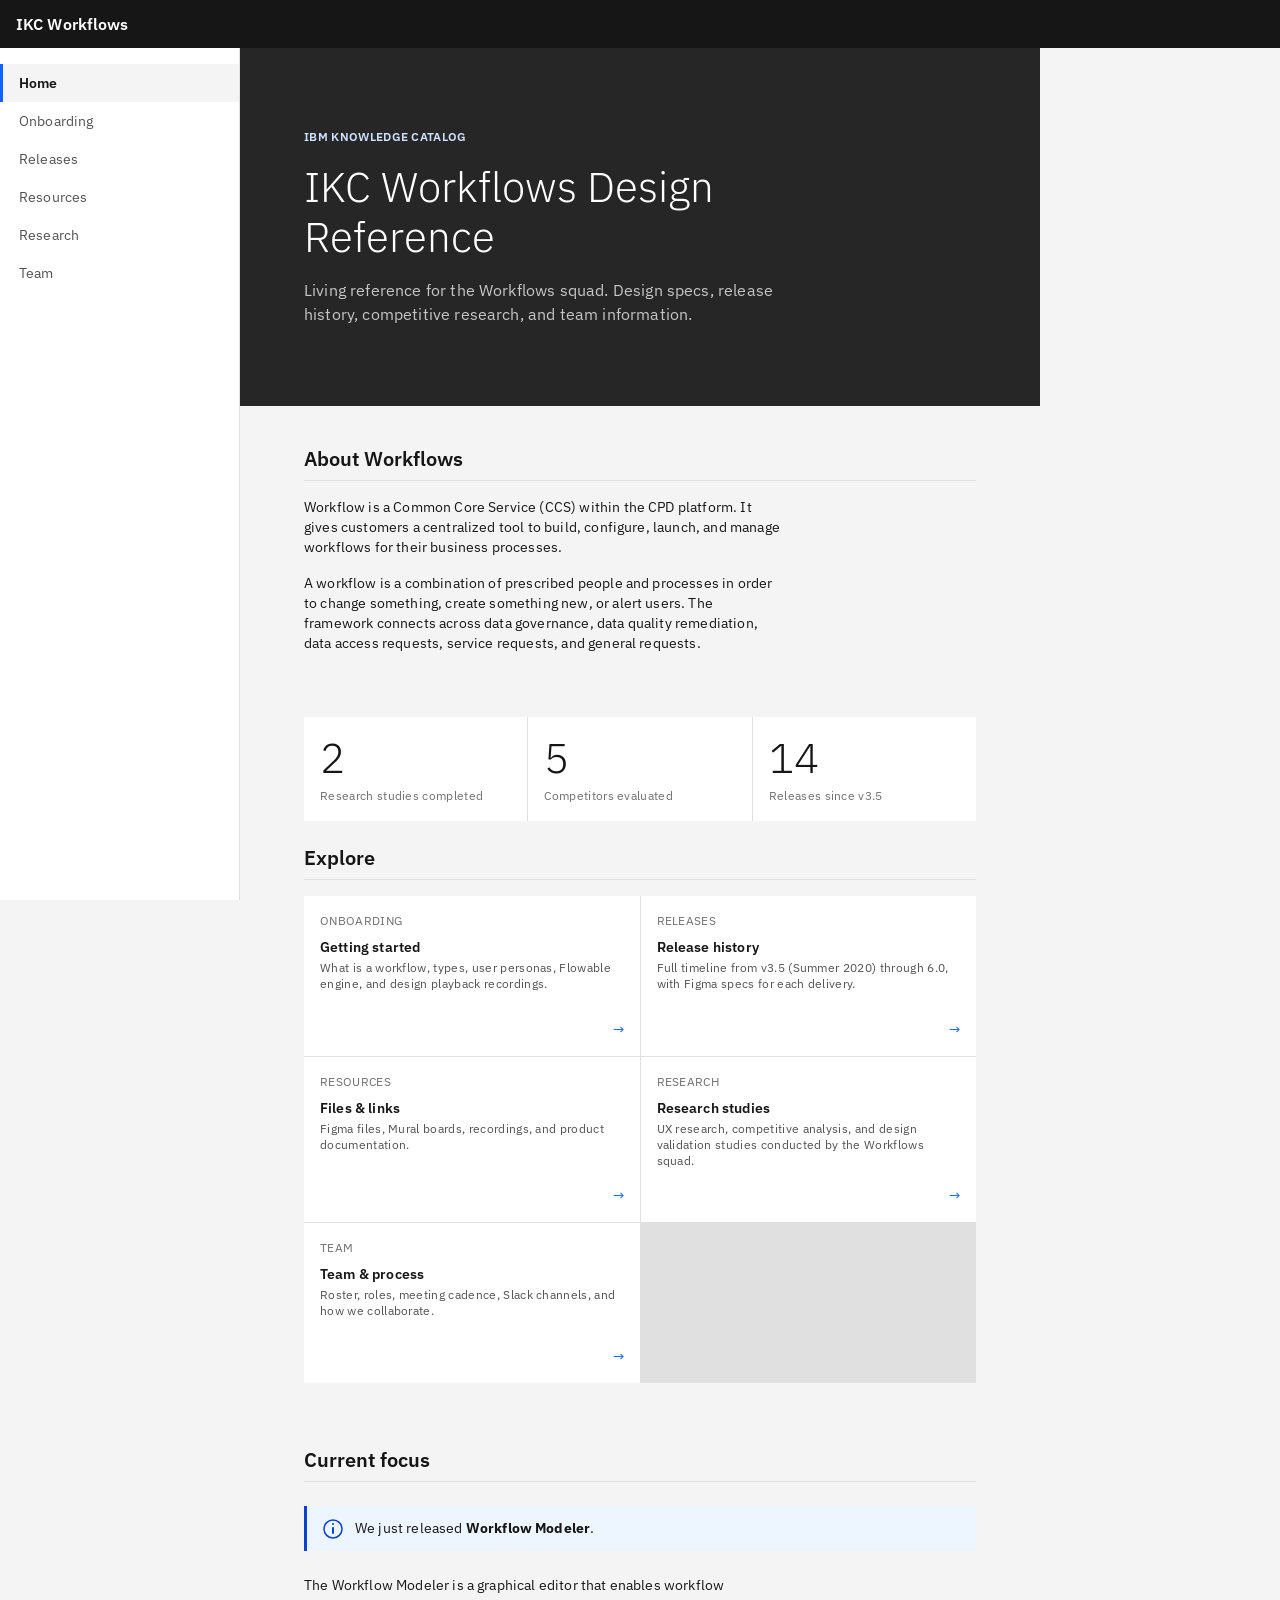
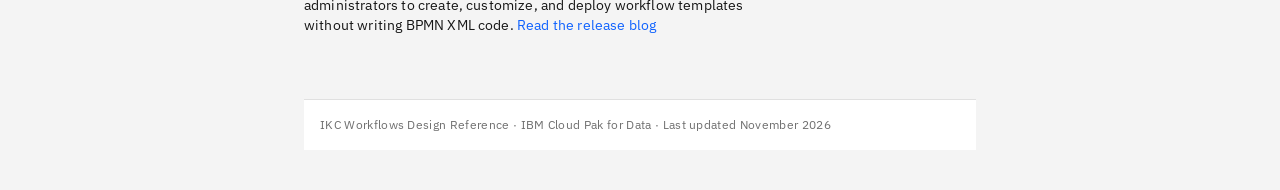
==== commit 09c43109: "Remove outdated client engagement; update footer date" ====
--- a/index.html
+++ b/index.html
@@ -122,14 +122,8 @@
         <p>The Workflow Modeler is a graphical editor that enables workflow administrators to create, customize, and deploy workflow templates without writing BPMN XML code. <a href="https://community.ibm.com/community/user/blogs/mansi-saxena/2026/11/04/introducing-workflow-modeler-a-simpler-way-to-customize-governance-workflows-in-ibm-watsonx-data-intelligence" target="_blank">Read the release blog</a></p>
       </div>
 
-      <!-- Client engagement -->
-      <div class="section">
-        <h2>Active client engagement</h2>
-        <p>Lockheed Martin (contact: Michael Kuzma, via Steven Liddle) recently adopted CPD from Collibra. They've raised 5 enhancement requests: one for Glossary team, one straightforward fix, three more complex. Tracked in Mural and Figma.</p>
-      </div>
-
       <footer class="site-footer">
-        IKC Workflows Design Reference &middot; IBM Cloud Pak for Data &middot; Last updated 2025
+        IKC Workflows Design Reference &middot; IBM Cloud Pak for Data &middot; Last updated November 2026
       </footer>
 
     </main>
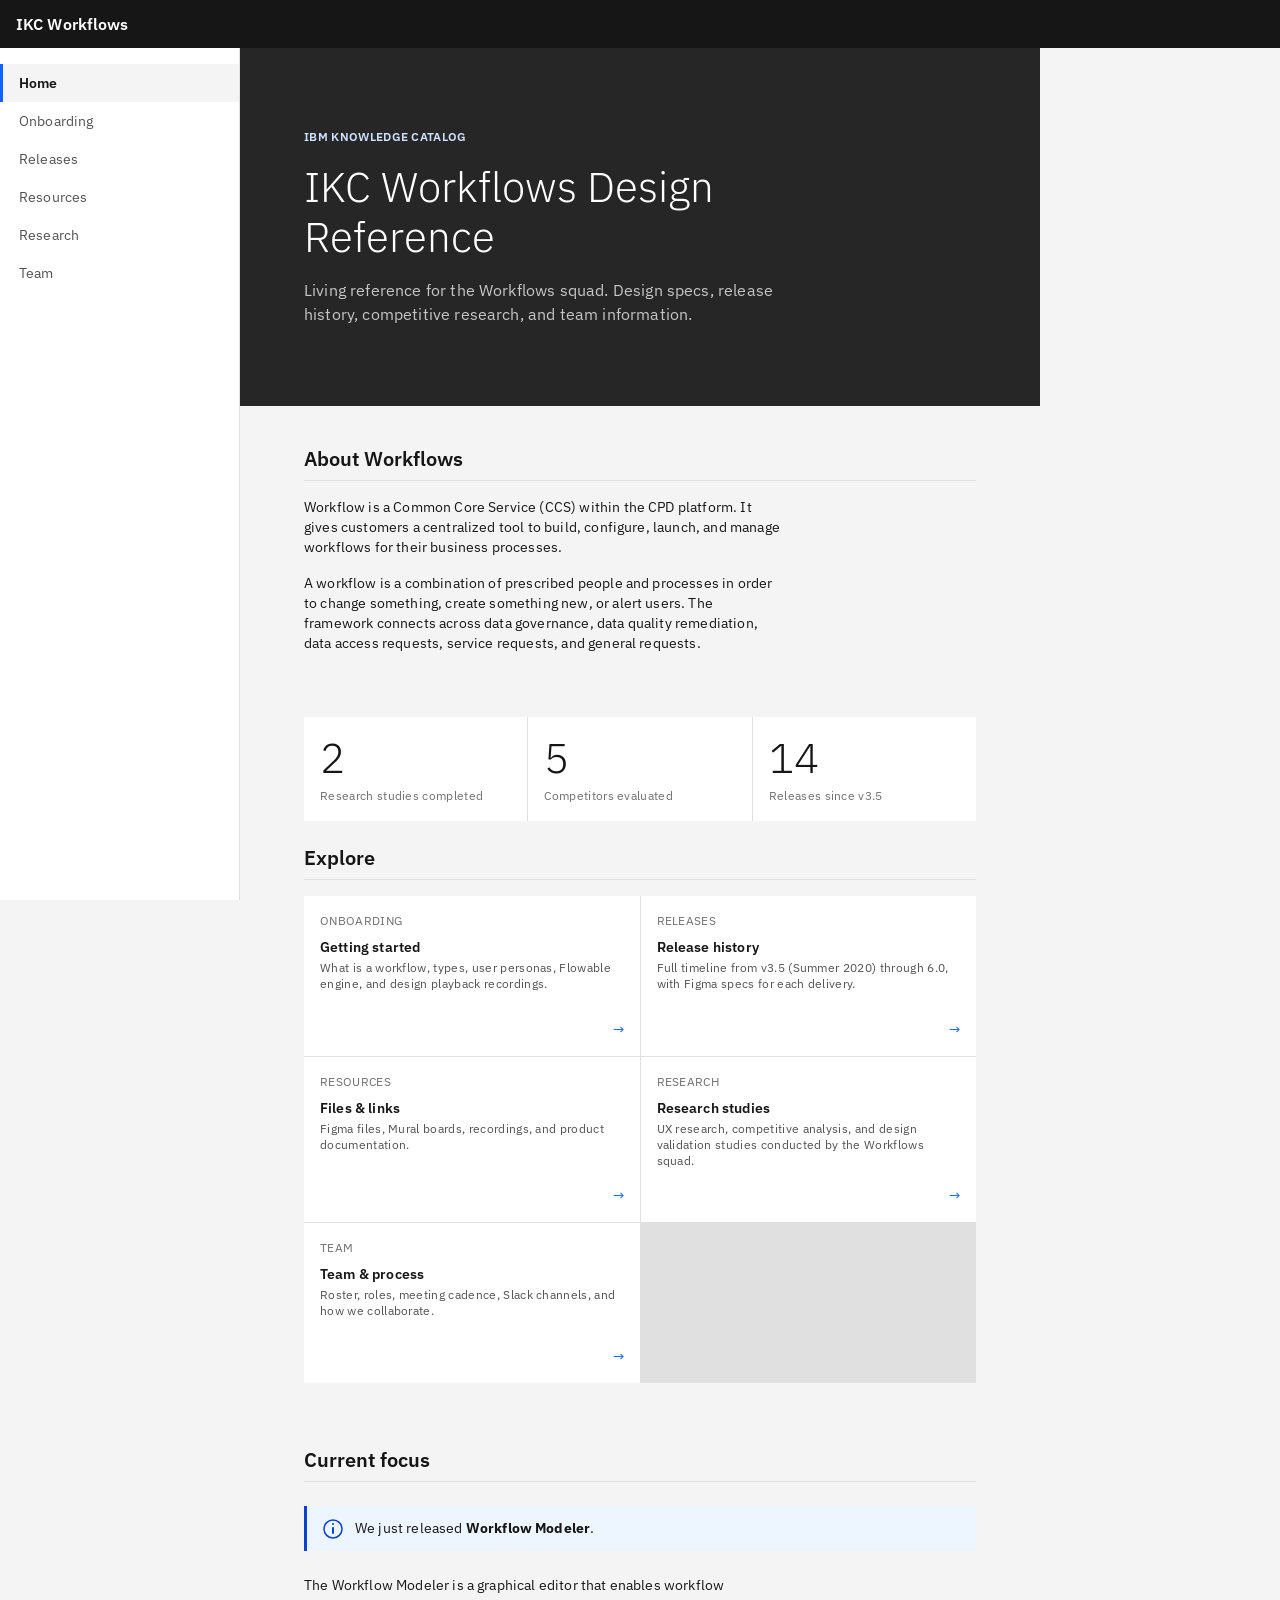
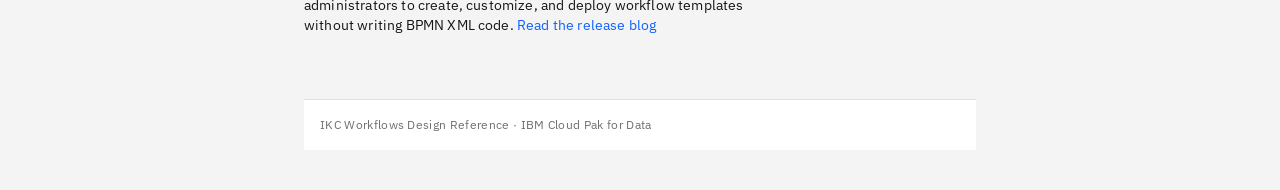
==== commit 3ba3624c: "Remove 'Last updated' from footers" ====
--- a/index.html
+++ b/index.html
@@ -123,7 +123,7 @@
       </div>
 
       <footer class="site-footer">
-        IKC Workflows Design Reference &middot; IBM Cloud Pak for Data &middot; Last updated November 2026
+        IKC Workflows Design Reference &middot; IBM Cloud Pak for Data
       </footer>
 
     </main>
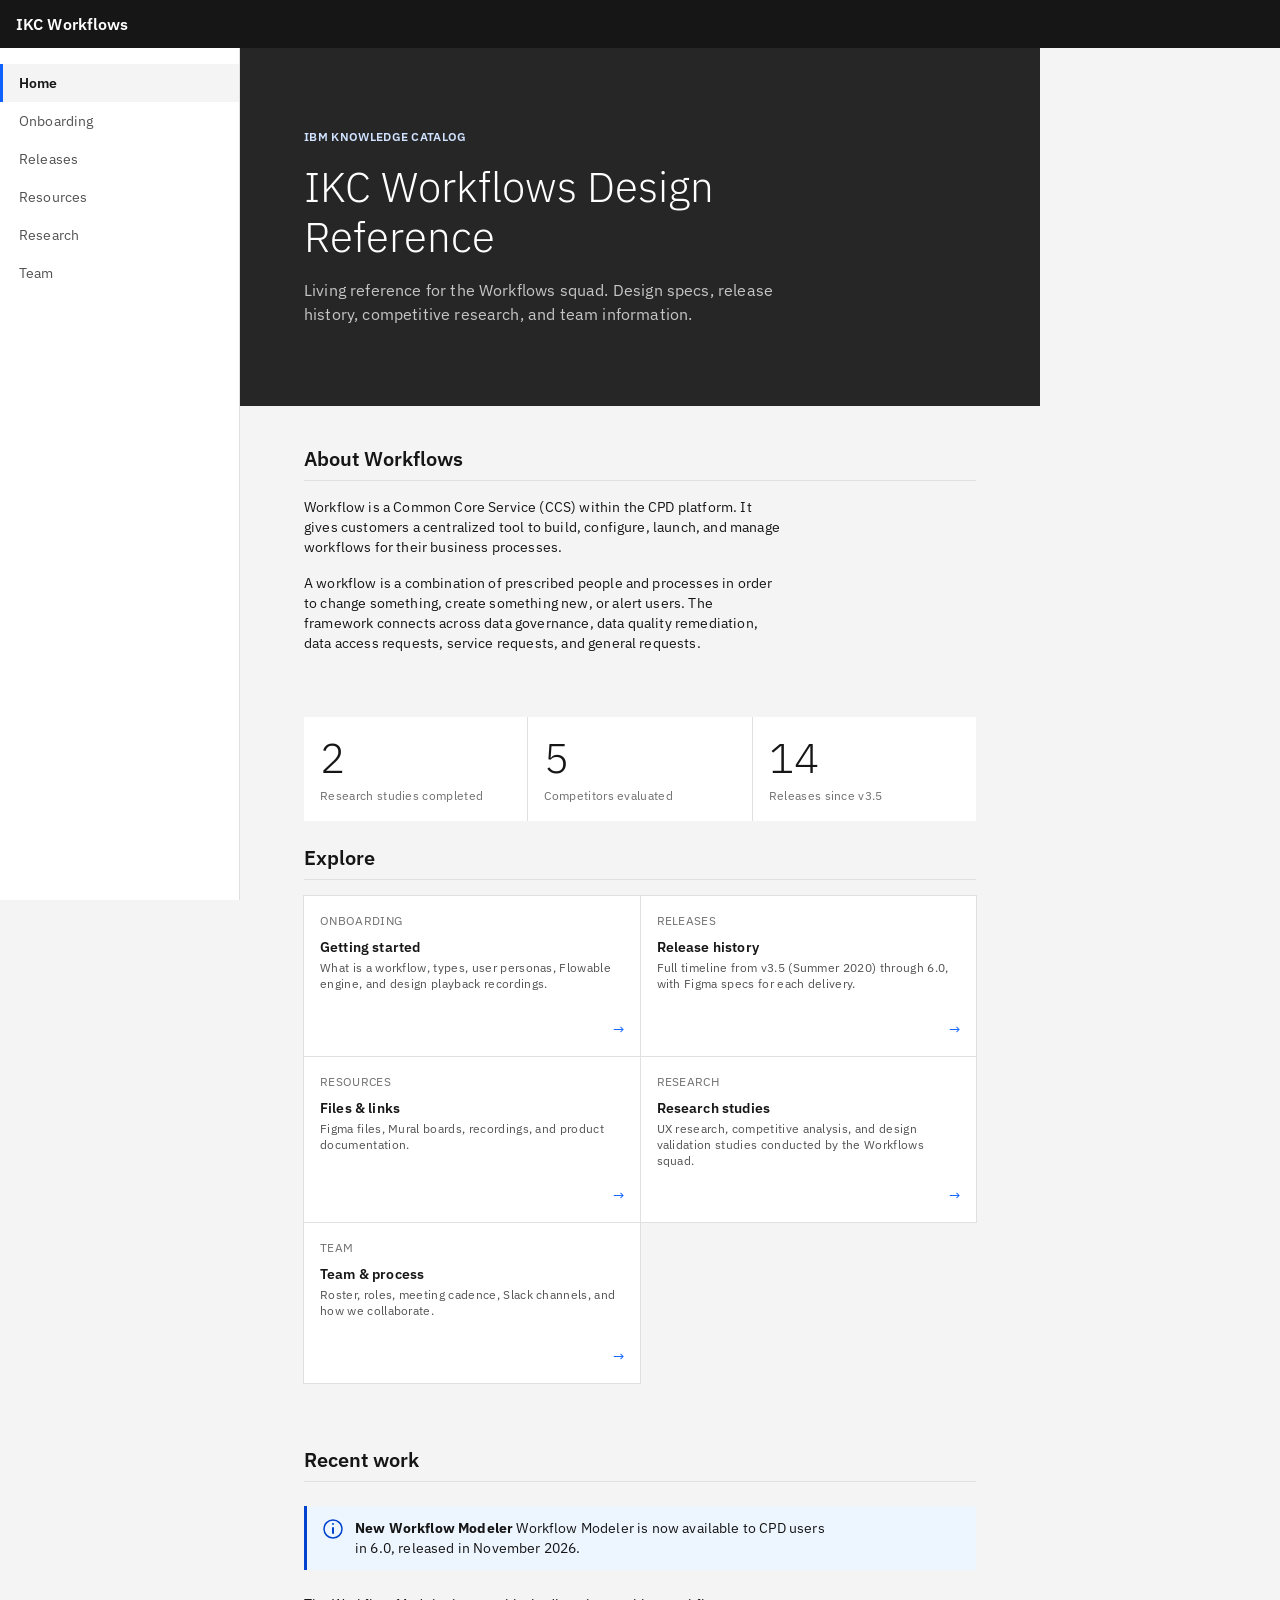
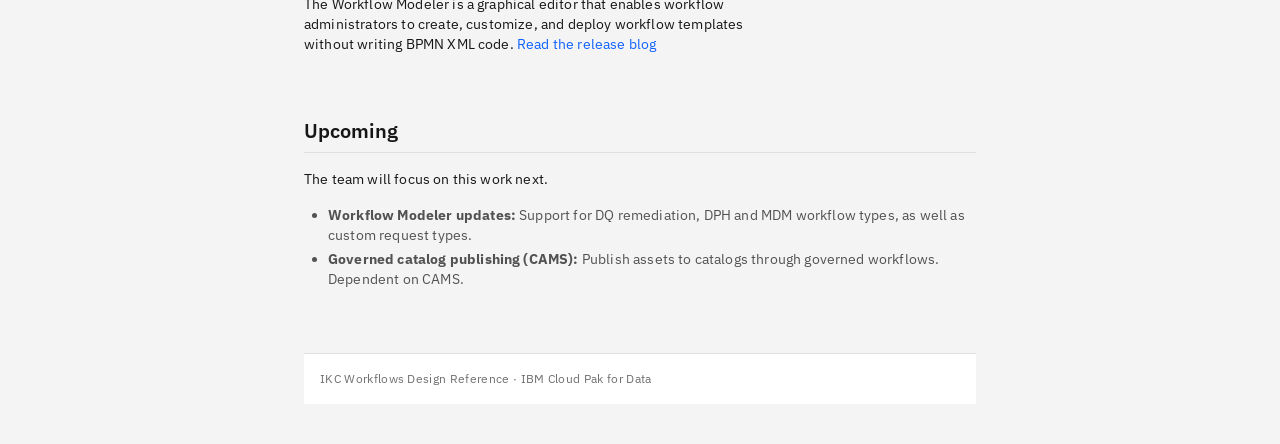
==== commit 916a7f73: "Home: Recent work and Upcoming sections; remove gray gap in Explore tiles" ====
--- a/index.html
+++ b/index.html
@@ -112,14 +112,24 @@
         </div>
       </div>
 
-      <!-- Current focus -->
+      <!-- Recent work -->
       <div class="section">
-        <h2>Current focus</h2>
+        <h2>Recent work</h2>
         <div class="notification">
           <svg class="notification__icon" viewBox="0 0 20 20" fill="var(--cds-support-info)"><circle cx="10" cy="5" r="1"/><rect x="9" y="8" width="2" height="7" rx="1"/><circle cx="10" cy="10" r="9" fill="none" stroke="var(--cds-support-info)" stroke-width="1.5"/></svg>
-          <p>We just released <strong>Workflow Modeler</strong>.</p>
+          <p><strong>New Workflow Modeler</strong> Workflow Modeler is now available to CPD users in 6.0, released in November 2026.</p>
         </div>
         <p>The Workflow Modeler is a graphical editor that enables workflow administrators to create, customize, and deploy workflow templates without writing BPMN XML code. <a href="https://community.ibm.com/community/user/blogs/mansi-saxena/2026/11/04/introducing-workflow-modeler-a-simpler-way-to-customize-governance-workflows-in-ibm-watsonx-data-intelligence" target="_blank">Read the release blog</a></p>
+      </div>
+
+      <!-- Upcoming -->
+      <div class="section">
+        <h2>Upcoming</h2>
+        <p>The team will focus on this work next.</p>
+        <ul class="body-list">
+          <li><strong>Workflow Modeler updates:</strong> Support for DQ remediation, DPH and MDM workflow types, as well as custom request types.</li>
+          <li><strong>Governed catalog publishing (CAMS):</strong> Publish assets to catalogs through governed workflows. Dependent on CAMS.</li>
+        </ul>
       </div>
 
       <footer class="site-footer">
--- a/css/style.css
+++ b/css/style.css
@@ -453,12 +453,12 @@
   display: grid;
   grid-template-columns: repeat(auto-fill, minmax(240px, 1fr));
   gap: 1px;
-  background: var(--cds-border-subtle-00);
   margin-top: var(--cds-spacing-05);
 }
 
 .tile {
   background: var(--cds-background);
+  box-shadow: 0 0 0 1px var(--cds-border-subtle-00);
   padding: var(--cds-spacing-05);
   min-height: 160px;
   display: flex;
